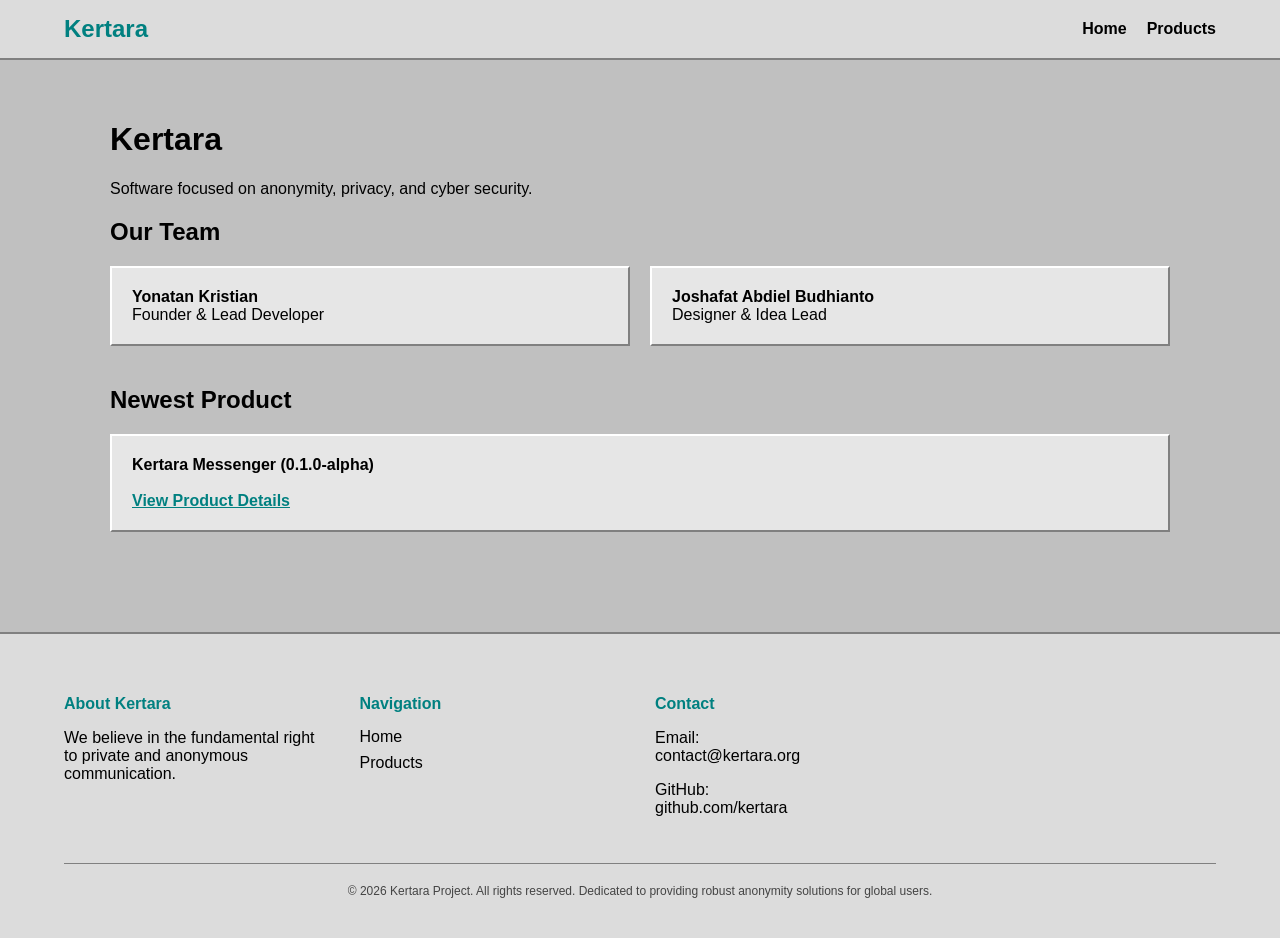
==== index.html @ 6e21f440 "Add files via upload" ====
<!DOCTYPE html>
<html lang="en">
<head>
<meta charset="UTF-8">
<meta name="viewport" content="width=device-width, initial-scale=1.0">
<title>Kertara - Home</title>
<style>
    * { box-sizing: border-box; user-select: none; }
    body { margin:0; font-family:Tahoma, Verdana, sans-serif; background:#c0c0c0; color:#000; min-height:100vh; display:flex; flex-direction:column; }
    .navbar { display:flex; justify-content:space-between; align-items:center; padding:15px 5%; background:#dcdcdc; border-bottom:2px solid #808080; }
    .logo { font-weight:bold; color:#008080; font-size:24px; cursor:pointer; }
    .nav-links a { margin-left:20px; text-decoration:none; color:black; font-weight:bold; }
    .container { max-width:1100px; margin:40px auto; padding:0 20px; flex:1; width: 100%; }
    .card { background:#e6e6e6; border:2px solid #808080; border-top:2px solid #ffffff; border-left:2px solid #ffffff; padding:20px; margin-bottom: 20px; }
    .team-grid { display:grid; grid-template-columns:repeat(auto-fit, minmax(300px, 1fr)); gap:20px; margin-top:20px; }
    .footer { background:#dcdcdc; border-top:2px solid #808080; padding:40px 5%; display:grid; grid-template-columns:repeat(auto-fit, minmax(250px, 1fr)); gap:30px; margin-top:40px; }
    .footer-col h4 { color:#008080; margin-bottom:15px; }
    .footer-col a { display:block; color:black; text-decoration:none; margin-bottom:8px; }
    .copyright { grid-column: 1 / -1; text-align:center; border-top:1px solid #808080; padding-top:20px; font-size:12px; color:#444; }
    @media (max-width: 600px) { .navbar { flex-direction:column; gap:15px; } .nav-links a { margin:0 10px; } }
</style>
</head>
<body>
    <div class="navbar">
        <div class="logo" onclick="window.location.href='./'">Kertara</div>
        <div class="nav-links"><a href="./">Home</a><a href="products/">Products</a></div>
    </div>
    <div class="container">
        <h1>Kertara</h1>
        <p>Software focused on anonymity, privacy, and cyber security.</p>
        <h2>Our Team</h2>
        <div class="team-grid">
            <div class="card"><b>Yonatan Kristian</b><br>Founder & Lead Developer</div>
            <div class="card"><b>Joshafat Abdiel Budhianto</b><br>Designer & Idea Lead</div>
        </div>
        <h2>Newest Product</h2>
        <div class="card">
            <b>Kertara Messenger (0.1.0-alpha)</b><br><br>
            <a href="kertara-messenger/" style="color:#008080; font-weight:bold;">View Product Details</a>
        </div>
    </div>
    <footer class="footer">
        <div class="footer-col"><h4>About Kertara</h4><p>We believe in the fundamental right to private and anonymous communication.</p></div>
        <div class="footer-col"><h4>Navigation</h4><a href="./">Home</a><a href="products/">Products</a></div>
        <div class="footer-col"><h4>Contact</h4>
            <p>Email: <a href="mailto:contact@kertara.org">contact@kertara.org</a></p>
            <p>GitHub: <a href="https://github.com/kertara" target="_blank">github.com/kertara</a></p>
        </div>
        <div class="copyright">© 2026 Kertara Project. All rights reserved. Dedicated to providing robust anonymity solutions for global users.</div>
    </footer>
</body>
</html>
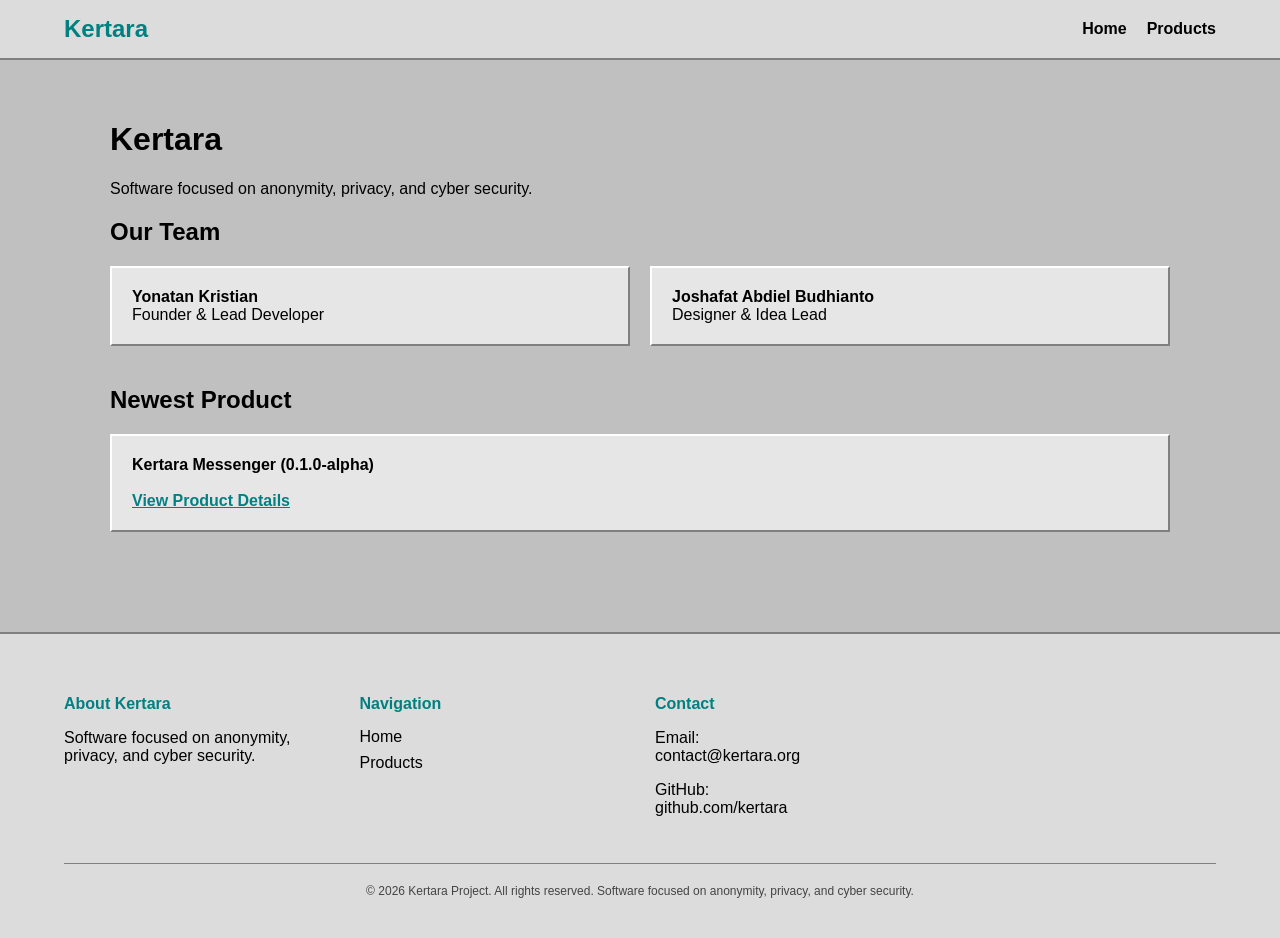
==== commit e85193e5: "Update index.html" ====
--- a/index.html
+++ b/index.html
@@ -40,13 +40,13 @@
         </div>
     </div>
     <footer class="footer">
-        <div class="footer-col"><h4>About Kertara</h4><p>We believe in the fundamental right to private and anonymous communication.</p></div>
+        <div class="footer-col"><h4>About Kertara</h4><p>Software focused on anonymity, privacy, and cyber security.</p></div>
         <div class="footer-col"><h4>Navigation</h4><a href="./">Home</a><a href="products/">Products</a></div>
         <div class="footer-col"><h4>Contact</h4>
             <p>Email: <a href="mailto:contact@kertara.org">contact@kertara.org</a></p>
             <p>GitHub: <a href="https://github.com/kertara" target="_blank">github.com/kertara</a></p>
         </div>
-        <div class="copyright">© 2026 Kertara Project. All rights reserved. Dedicated to providing robust anonymity solutions for global users.</div>
+        <div class="copyright">© 2026 Kertara Project. All rights reserved. Software focused on anonymity, privacy, and cyber security.</div>
     </footer>
 </body>
-</html>+</html>
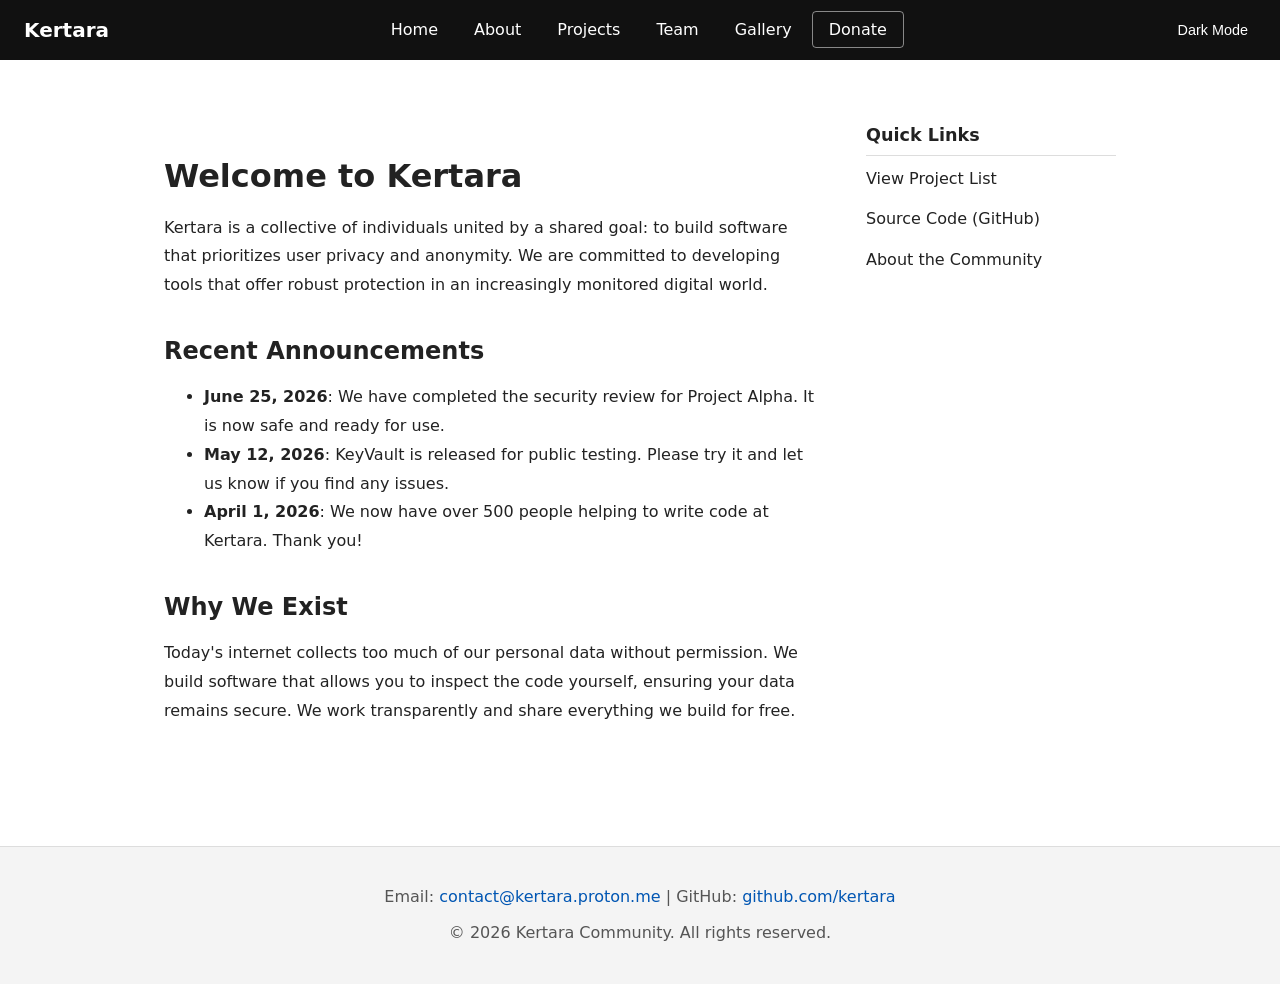
==== commit 7620835b: "Add files via upload" ====
--- a/index.html
+++ b/index.html
@@ -1,52 +1,64 @@
-<!DOCTYPE html>
-<html lang="en">
-<head>
-<meta charset="UTF-8">
-<meta name="viewport" content="width=device-width, initial-scale=1.0">
-<title>Kertara - Home</title>
-<style>
-    * { box-sizing: border-box; user-select: none; }
-    body { margin:0; font-family:Tahoma, Verdana, sans-serif; background:#c0c0c0; color:#000; min-height:100vh; display:flex; flex-direction:column; }
-    .navbar { display:flex; justify-content:space-between; align-items:center; padding:15px 5%; background:#dcdcdc; border-bottom:2px solid #808080; }
-    .logo { font-weight:bold; color:#008080; font-size:24px; cursor:pointer; }
-    .nav-links a { margin-left:20px; text-decoration:none; color:black; font-weight:bold; }
-    .container { max-width:1100px; margin:40px auto; padding:0 20px; flex:1; width: 100%; }
-    .card { background:#e6e6e6; border:2px solid #808080; border-top:2px solid #ffffff; border-left:2px solid #ffffff; padding:20px; margin-bottom: 20px; }
-    .team-grid { display:grid; grid-template-columns:repeat(auto-fit, minmax(300px, 1fr)); gap:20px; margin-top:20px; }
-    .footer { background:#dcdcdc; border-top:2px solid #808080; padding:40px 5%; display:grid; grid-template-columns:repeat(auto-fit, minmax(250px, 1fr)); gap:30px; margin-top:40px; }
-    .footer-col h4 { color:#008080; margin-bottom:15px; }
-    .footer-col a { display:block; color:black; text-decoration:none; margin-bottom:8px; }
-    .copyright { grid-column: 1 / -1; text-align:center; border-top:1px solid #808080; padding-top:20px; font-size:12px; color:#444; }
-    @media (max-width: 600px) { .navbar { flex-direction:column; gap:15px; } .nav-links a { margin:0 10px; } }
-</style>
-</head>
-<body>
-    <div class="navbar">
-        <div class="logo" onclick="window.location.href='./'">Kertara</div>
-        <div class="nav-links"><a href="./">Home</a><a href="products/">Products</a></div>
-    </div>
-    <div class="container">
-        <h1>Kertara</h1>
-        <p>Software focused on anonymity, privacy, and cyber security.</p>
-        <h2>Our Team</h2>
-        <div class="team-grid">
-            <div class="card"><b>Yonatan Kristian</b><br>Founder & Lead Developer</div>
-            <div class="card"><b>Joshafat Abdiel Budhianto</b><br>Designer & Idea Lead</div>
-        </div>
-        <h2>Newest Product</h2>
-        <div class="card">
-            <b>Kertara Messenger (0.1.0-alpha)</b><br><br>
-            <a href="kertara-messenger/" style="color:#008080; font-weight:bold;">View Product Details</a>
-        </div>
-    </div>
-    <footer class="footer">
-        <div class="footer-col"><h4>About Kertara</h4><p>Software focused on anonymity, privacy, and cyber security.</p></div>
-        <div class="footer-col"><h4>Navigation</h4><a href="./">Home</a><a href="products/">Products</a></div>
-        <div class="footer-col"><h4>Contact</h4>
-            <p>Email: <a href="mailto:contact@kertara.org">contact@kertara.org</a></p>
-            <p>GitHub: <a href="https://github.com/kertara" target="_blank">github.com/kertara</a></p>
-        </div>
-        <div class="copyright">© 2026 Kertara Project. All rights reserved. Software focused on anonymity, privacy, and cyber security.</div>
-    </footer>
-</body>
-</html>
+<!DOCTYPE html>
+<html lang="en">
+<head>
+    <meta charset="UTF-8">
+    <meta name="viewport" content="width=device-width, initial-scale=1.0">
+    <title>Kertara</title>
+    <link rel="stylesheet" href="css/style.css">
+</head>
+<body>
+
+    <header class="site-header">
+        <div class="nav-container">
+            <a href="index.html" class="brand">Kertara</a>
+            <button id="mobile-menu-btn" class="mobile-menu-btn">Menu</button>
+        </div>
+        <ul id="nav-links" class="nav-links">
+            <li><a href="index.html">Home</a></li>
+            <li><a href="about/">About</a></li>
+            <li><a href="projects/">Projects</a></li>
+            <li><a href="team/">Team</a></li>
+            <li><a href="gallery/">Gallery</a></li>
+            <li><a href="donate/" class="btn-donate">Donate</a></li>
+        </ul>
+        <button id="theme-toggle" class="theme-toggle">Dark Mode</button>
+    </header>
+
+    <div class="page-wrapper">
+        <main class="main-content">
+            <h1>Welcome to Kertara</h1>
+            <p>
+                Kertara is a collective of individuals united by a shared goal: to build software that prioritizes user privacy and anonymity. We are committed to developing tools that offer robust protection in an increasingly monitored digital world.
+            </p>
+
+            <h2>Recent Announcements</h2>
+            <ul>
+                <li><strong>June 25, 2026</strong>: We have completed the security review for Project Alpha. It is now safe and ready for use.</li>
+                <li><strong>May 12, 2026</strong>: KeyVault is released for public testing. Please try it and let us know if you find any issues.</li>
+                <li><strong>April 1, 2026</strong>: We now have over 500 people helping to write code at Kertara. Thank you!</li>
+            </ul>
+
+            <h2>Why We Exist</h2>
+            <p>
+                Today's internet collects too much of our personal data without permission. We build software that allows you to inspect the code yourself, ensuring your data remains secure. We work transparently and share everything we build for free.
+            </p>
+        </main>
+
+        <aside class="sidebar">
+            <h3>Quick Links</h3>
+            <ul class="sidebar-menu">
+                <li><a href="projects/">View Project List</a></li>
+                <li><a href="https://github.com/kertara">Source Code (GitHub)</a></li>
+                <li><a href="about/">About the Community</a></li>
+            </ul>
+        </aside>
+    </div>
+
+    <footer class="site-footer">
+        <p>Email: <a href="mailto:contact@kertara.proton.me">contact@kertara.proton.me</a> | GitHub: <a href="https://github.com/kertara">github.com/kertara</a></p>
+        <p>&copy; 2026 Kertara Community. All rights reserved.</p>
+    </footer>
+
+    <script src="js/main.js"></script>
+</body>
+</html>
--- a/css/style.css
+++ b/css/style.css
@@ -0,0 +1,460 @@
+/* Kertara Technical Documentation Stylesheet */
+
+:root {
+    /* Default to Light Mode */
+    --bg-color: #ffffff;
+    --bg-alt: #f4f4f4;
+    --text-main: #222222;
+    --text-muted: #555555;
+    --border-color: #dddddd;
+    
+    --nav-bg: #111111;
+    --nav-text: #ffffff;
+    --nav-hover: #333333;
+    
+    --accent-color: #0056b3;
+    --accent-hover: #003d82;
+}
+
+[data-theme="dark"] {
+    --bg-color: #1a1a1a;
+    --bg-alt: #222222;
+    --text-main: #eeeeee;
+    --text-muted: #aaaaaa;
+    --border-color: #444444;
+    
+    --nav-bg: #000000;
+    --nav-text: #ffffff;
+    --nav-hover: #222222;
+    
+    --accent-color: #66b3ff;
+    --accent-hover: #99ccff;
+}
+
+/* Base Styles */
+body {
+    margin: 0;
+    padding: 0;
+    font-family: system-ui, -apple-system, sans-serif;
+    background-color: var(--bg-color);
+    color: var(--text-main);
+    line-height: 1.8;
+    font-size: 16px;
+    transition: background-color 0.2s, color 0.2s;
+    display: flex;
+    flex-direction: column;
+    min-height: 100vh;
+}
+
+a {
+    color: var(--accent-color);
+    text-decoration: none;
+}
+
+a:hover {
+    text-decoration: underline;
+}
+
+h1, h2, h3 {
+    margin-top: 1.5em;
+    margin-bottom: 0.5em;
+    font-weight: 600;
+    line-height: 1.3;
+}
+
+h1 { font-size: 2rem; }
+h2 { font-size: 1.5rem; }
+
+p, ul, ol {
+    margin-bottom: 1.5rem;
+}
+
+/* UI Text Selection Policy */
+.site-header,
+.site-footer,
+.btn-donate,
+button,
+h1, h2, h3,
+.project-title,
+.breadcrumbs {
+    -webkit-user-select: none;
+    user-select: none;
+}
+
+/* Header & Navigation */
+.site-header {
+    background-color: var(--nav-bg);
+    color: var(--nav-text);
+    padding: 0 1.5rem;
+    display: flex;
+    justify-content: space-between;
+    align-items: center;
+    height: 60px;
+    position: sticky;
+    top: 0;
+    z-index: 100;
+}
+
+.brand {
+    font-size: 1.25rem;
+    font-weight: bold;
+    color: var(--nav-text) !important;
+    text-decoration: none !important;
+}
+
+.nav-container {
+    display: flex;
+    align-items: center;
+    gap: 1rem;
+}
+
+.nav-links {
+    display: flex;
+    list-style: none;
+    margin: 0;
+    padding: 0;
+    gap: 0.25rem;
+}
+
+.nav-links a {
+    color: var(--nav-text);
+    padding: 0.5rem 1rem;
+    border-radius: 4px;
+    font-weight: normal;
+}
+
+.nav-links a:hover {
+    background-color: var(--nav-hover);
+    text-decoration: none;
+}
+
+.btn-donate {
+    border: 1px solid rgba(255,255,255,0.5);
+}
+
+/* Theme Toggle Button */
+.theme-toggle {
+    background: transparent;
+    border: none;
+    color: var(--nav-text);
+    padding: 0.5rem;
+    cursor: pointer;
+    font-size: 0.9rem;
+}
+
+.theme-toggle:hover {
+    text-decoration: underline;
+}
+
+/* Mobile Menu Toggle */
+.mobile-menu-btn {
+    display: none;
+    background: transparent;
+    border: 1px solid rgba(255,255,255,0.3);
+    color: var(--nav-text);
+    padding: 0.4rem 0.75rem;
+    border-radius: 4px;
+    cursor: pointer;
+    font-size: 1rem;
+}
+
+/* Layout Grid */
+.page-wrapper {
+    max-width: 1000px;
+    width: 100%;
+    margin: 0 auto;
+    padding: 3rem 1.5rem;
+    display: grid;
+    grid-template-columns: 1fr 250px;
+    gap: 3rem;
+    flex: 1;
+    box-sizing: border-box;
+}
+
+.main-content {
+    min-width: 0;
+}
+
+.sidebar {
+    padding-top: 1rem;
+}
+
+.sidebar h3 {
+    margin-top: 0;
+    font-size: 1.1rem;
+    border-bottom: 1px solid var(--border-color);
+    padding-bottom: 0.5rem;
+}
+
+.sidebar-menu {
+    list-style: none;
+    padding: 0;
+    margin: 0;
+}
+
+.sidebar-menu li {
+    margin-bottom: 0.75rem;
+}
+
+.sidebar-menu a {
+    color: var(--text-main);
+}
+
+/* Projects Search & Details */
+.search-container {
+    margin-bottom: 2rem;
+}
+
+.search-input {
+    width: 100%;
+    padding: 0.75rem;
+    border: 1px solid var(--border-color);
+    border-radius: 4px;
+    font-size: 1rem;
+    background-color: var(--bg-alt);
+    color: var(--text-main);
+    box-sizing: border-box;
+}
+
+.project-item {
+    display: block;
+    border: 1px solid var(--border-color);
+    border-radius: 4px;
+    margin-bottom: 1rem;
+    background-color: var(--bg-color);
+    padding: 1rem 1.5rem;
+    color: var(--text-main);
+    transition: background-color 0.2s;
+}
+
+.project-item:hover {
+    background-color: var(--bg-alt);
+    text-decoration: none;
+}
+
+.project-item-header {
+    display: flex;
+    justify-content: space-between;
+    align-items: center;
+    margin-bottom: 0.5rem;
+}
+
+.project-title {
+    font-weight: bold;
+    font-size: 1.1rem;
+    color: var(--accent-color);
+}
+
+.project-status {
+    font-size: 0.85rem;
+    color: var(--text-muted);
+}
+
+.project-desc {
+    margin: 0;
+    color: var(--text-muted);
+    font-size: 0.95rem;
+}
+
+/* Code Blocks */
+pre {
+    background-color: var(--bg-alt);
+    border: 1px solid var(--border-color);
+    padding: 1rem;
+    overflow-x: auto;
+    font-family: ui-monospace, SFMono-Regular, Menlo, Consolas, monospace;
+    font-size: 0.9em;
+    border-radius: 4px;
+}
+
+code {
+    font-family: ui-monospace, SFMono-Regular, Menlo, Consolas, monospace;
+    background-color: var(--bg-alt);
+    padding: 0.2em 0.4em;
+    border-radius: 3px;
+    font-size: 0.9em;
+}
+
+pre code {
+    background-color: transparent;
+    padding: 0;
+}
+
+/* Team Grid */
+.team-grid {
+    display: grid;
+    grid-template-columns: repeat(auto-fill, minmax(280px, 1fr));
+    gap: 1.5rem;
+    margin-top: 1.5rem;
+}
+
+.team-card {
+    border: 1px solid var(--border-color);
+    background-color: var(--bg-color);
+    border-radius: 4px;
+    overflow: hidden;
+}
+
+.team-card-img {
+    width: 100%;
+    height: 200px;
+    background-color: var(--bg-alt);
+    display: flex;
+    justify-content: center;
+    align-items: center;
+    color: var(--text-muted);
+    font-size: 3rem;
+    border-bottom: 1px solid var(--border-color);
+}
+
+.team-card-body {
+    padding: 1.5rem;
+}
+
+.team-card-body h3 {
+    margin: 0 0 0.25rem 0;
+    font-size: 1.25rem;
+}
+
+.team-role {
+    color: var(--text-muted);
+    font-size: 0.9rem;
+    margin-bottom: 1rem;
+}
+
+.team-links a {
+    margin-right: 1rem;
+    font-size: 0.9rem;
+}
+
+/* Gallery Grid */
+.gallery-grid {
+    display: grid;
+    grid-template-columns: repeat(auto-fill, minmax(200px, 1fr));
+    gap: 1.5rem;
+}
+
+.gallery-card {
+    display: flex;
+    flex-direction: column;
+}
+
+.gallery-img {
+    width: 100%;
+    height: 150px;
+    object-fit: cover;
+    border: 1px solid var(--border-color);
+    cursor: pointer;
+    border-radius: 4px;
+}
+
+.gallery-date {
+    margin-top: 0.5rem;
+    font-size: 0.85rem;
+    color: var(--text-muted);
+    text-align: center;
+}
+
+/* Lightbox */
+.lightbox {
+    position: fixed;
+    top: 0;
+    left: 0;
+    width: 100%;
+    height: 100%;
+    background-color: rgba(0,0,0,0.9);
+    display: none;
+    justify-content: center;
+    align-items: center;
+    z-index: 1000;
+    padding: 2rem;
+    box-sizing: border-box;
+}
+
+.lightbox.active {
+    display: flex;
+}
+
+.lightbox-content {
+    max-width: 90%;
+    max-height: 90vh;
+    border: 2px solid #333;
+}
+
+/* Breadcrumbs & Back Button */
+.breadcrumbs {
+    margin-bottom: 2rem;
+    font-size: 0.9rem;
+    color: var(--text-muted);
+}
+
+.breadcrumbs a {
+    color: var(--text-muted);
+}
+
+.breadcrumbs a:hover {
+    color: var(--accent-color);
+}
+
+.btn-back {
+    background: transparent;
+    border: none;
+    color: var(--accent-color);
+    cursor: pointer;
+    font-size: 0.9rem;
+    padding: 0;
+    margin-right: 0.5rem;
+}
+
+.btn-back:hover {
+    text-decoration: underline;
+}
+
+/* Footer */
+.site-footer {
+    border-top: 1px solid var(--border-color);
+    background-color: var(--bg-alt);
+    padding: 2rem 1.5rem;
+    display: flex;
+    flex-direction: column;
+    align-items: center;
+    margin-top: 3rem;
+}
+
+.site-footer p {
+    margin: 0.25rem 0;
+    color: var(--text-muted);
+}
+
+/* Responsive Design */
+@media (max-width: 768px) {
+    .page-wrapper {
+        grid-template-columns: 1fr;
+        padding: 1.5rem 1rem;
+    }
+    
+    .mobile-menu-btn {
+        display: block;
+    }
+    
+    .nav-links {
+        display: none;
+        position: absolute;
+        top: 60px;
+        left: 0;
+        right: 0;
+        background-color: var(--nav-bg);
+        flex-direction: column;
+        padding: 1rem;
+        border-top: 1px solid rgba(255,255,255,0.1);
+    }
+    
+    .nav-links.active {
+        display: flex;
+    }
+    
+    .nav-links a {
+        padding: 0.75rem;
+        border-bottom: 1px solid rgba(255,255,255,0.1);
+    }
+}
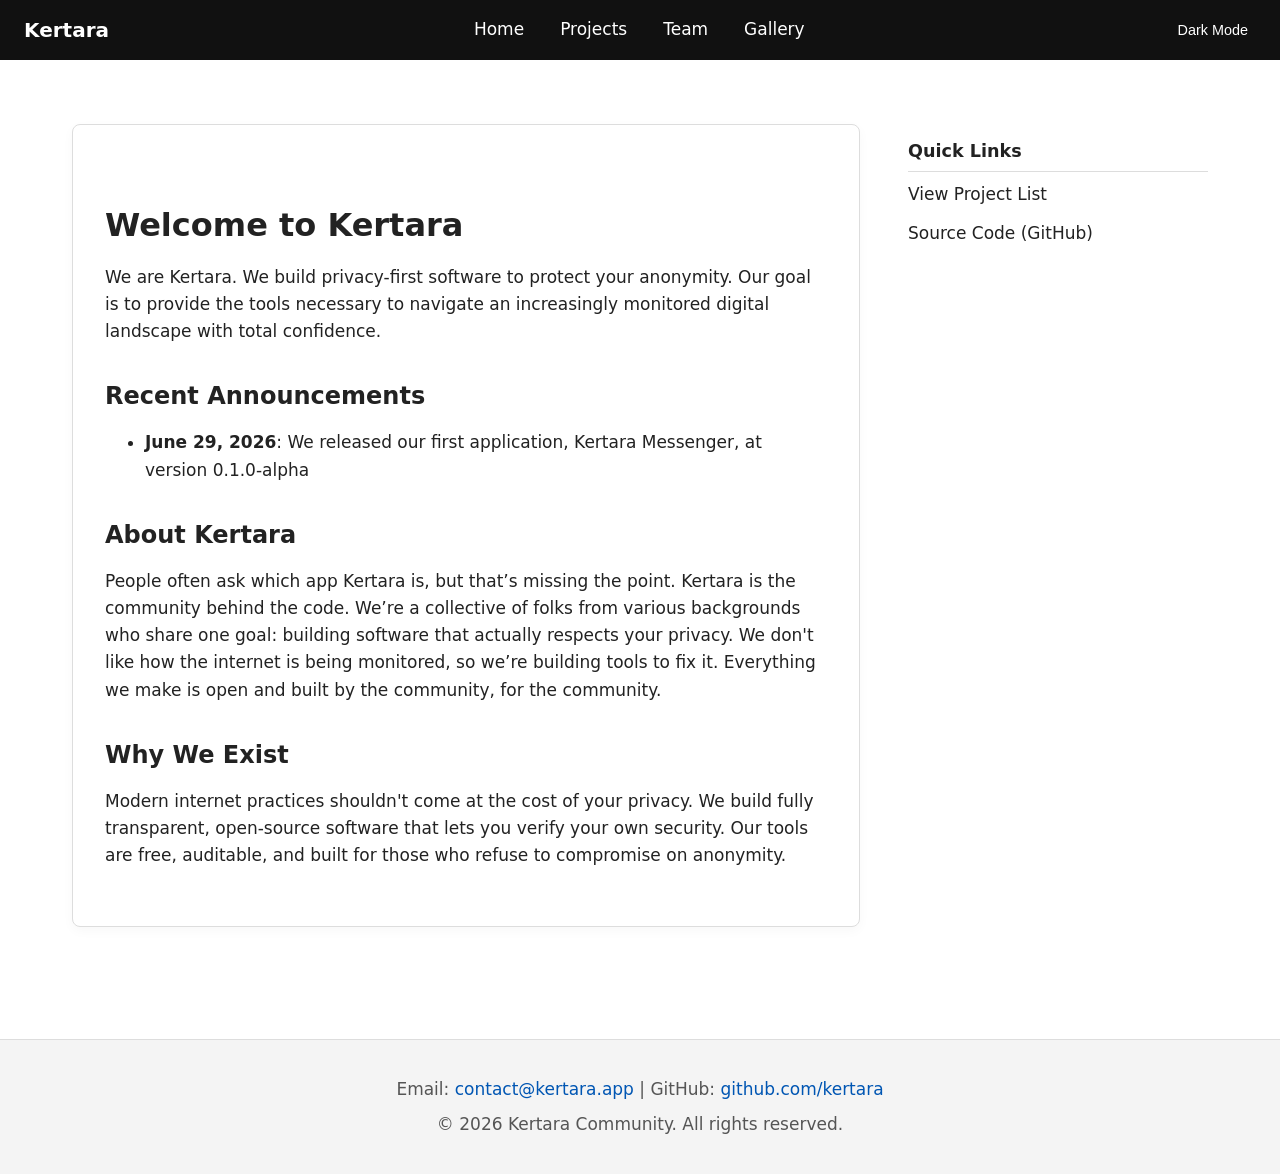
==== commit 8383c148: "Add files via upload" ====
--- a/index.html
+++ b/index.html
@@ -1,47 +1,41 @@
-<!DOCTYPE html>
+﻿<!DOCTYPE html>
 <html lang="en">
+
 <head>
     <meta charset="UTF-8">
     <meta name="viewport" content="width=device-width, initial-scale=1.0">
     <title>Kertara</title>
     <link rel="stylesheet" href="css/style.css">
+    <link rel="icon"
+        href="data:image/svg+xml,%3Csvg xmlns='http://www.w3.org/2000/svg' viewBox='0 0 100 100'%3E%3Ctext y='.9em' font-size='90' fill='black' font-family='sans-serif'%3EK%3C/text%3E%3C/svg%3E">
 </head>
+
 <body>
 
-    <header class="site-header">
-        <div class="nav-container">
-            <a href="index.html" class="brand">Kertara</a>
-            <button id="mobile-menu-btn" class="mobile-menu-btn">Menu</button>
-        </div>
-        <ul id="nav-links" class="nav-links">
-            <li><a href="index.html">Home</a></li>
-            <li><a href="about/">About</a></li>
-            <li><a href="projects/">Projects</a></li>
-            <li><a href="team/">Team</a></li>
-            <li><a href="gallery/">Gallery</a></li>
-            <li><a href="donate/" class="btn-donate">Donate</a></li>
-        </ul>
-        <button id="theme-toggle" class="theme-toggle">Dark Mode</button>
-    </header>
+    <div id="navbar-placeholder" class="skeleton-box skeleton-nav"></div>
 
     <div class="page-wrapper">
         <main class="main-content">
             <h1>Welcome to Kertara</h1>
-            <p>
-                Kertara is a collective of individuals united by a shared goal: to build software that prioritizes user privacy and anonymity. We are committed to developing tools that offer robust protection in an increasingly monitored digital world.
-            </p>
+            <p>We are Kertara. We build privacy-first software to protect your anonymity. Our goal is to provide the
+                tools necessary to navigate an increasingly monitored digital landscape with total confidence.</p>
 
             <h2>Recent Announcements</h2>
             <ul>
-                <li><strong>June 25, 2026</strong>: We have completed the security review for Project Alpha. It is now safe and ready for use.</li>
-                <li><strong>May 12, 2026</strong>: KeyVault is released for public testing. Please try it and let us know if you find any issues.</li>
-                <li><strong>April 1, 2026</strong>: We now have over 500 people helping to write code at Kertara. Thank you!</li>
+                <li><strong>June 29, 2026</strong>: We released our first application, Kertara Messenger, at version
+                    0.1.0-alpha</li>
             </ul>
 
+            <h2>About Kertara</h2>
+            <p>People often ask which app Kertara is, but that’s missing the point. Kertara is the community behind the
+                code. We’re a collective of folks from various backgrounds who share one goal: building software that
+                actually respects your privacy. We don't like how the internet is being monitored, so we’re building
+                tools to fix it. Everything we make is open and built by the community, for the community.</p>
+
             <h2>Why We Exist</h2>
-            <p>
-                Today's internet collects too much of our personal data without permission. We build software that allows you to inspect the code yourself, ensuring your data remains secure. We work transparently and share everything we build for free.
-            </p>
+            <p>Modern internet practices shouldn't come at the cost of your privacy. We build fully transparent,
+                open-source software that lets you verify your own security. Our tools are free, auditable, and built
+                for those who refuse to compromise on anonymity.</p>
         </main>
 
         <aside class="sidebar">
@@ -49,16 +43,14 @@
             <ul class="sidebar-menu">
                 <li><a href="projects/">View Project List</a></li>
                 <li><a href="https://github.com/kertara">Source Code (GitHub)</a></li>
-                <li><a href="about/">About the Community</a></li>
             </ul>
         </aside>
     </div>
 
-    <footer class="site-footer">
-        <p>Email: <a href="mailto:contact@kertara.proton.me">contact@kertara.proton.me</a> | GitHub: <a href="https://github.com/kertara">github.com/kertara</a></p>
-        <p>&copy; 2026 Kertara Community. All rights reserved.</p>
-    </footer>
+    <div id="footer-placeholder" class="skeleton-box skeleton-footer"></div>
 
+    <script src="./js/components.js"></script>
     <script src="js/main.js"></script>
 </body>
-</html>
+
+</html>
--- a/css/style.css
+++ b/css/style.css
@@ -38,12 +38,19 @@
     font-family: system-ui, -apple-system, sans-serif;
     background-color: var(--bg-color);
     color: var(--text-main);
-    line-height: 1.8;
-    font-size: 16px;
+    line-height: 1.6;
+    font-size: 17px;
     transition: background-color 0.2s, color 0.2s;
     display: flex;
     flex-direction: column;
     min-height: 100vh;
+    -webkit-user-select: none;
+    user-select: none;
+
+    scrollbar-width: thin;
+    scrollbar-color: var(--border-color) var(--bg-alt);
+    
+    
 }
 
 a {
@@ -160,12 +167,12 @@
 
 /* Layout Grid */
 .page-wrapper {
-    max-width: 1000px;
+    max-width: 1200px;
     width: 100%;
     margin: 0 auto;
-    padding: 3rem 1.5rem;
+    padding: 4rem 2rem;
     display: grid;
-    grid-template-columns: 1fr 250px;
+    grid-template-columns: 1fr 300px;
     gap: 3rem;
     flex: 1;
     box-sizing: border-box;
@@ -173,6 +180,11 @@
 
 .main-content {
     min-width: 0;
+    background-color: var(--bg-color);
+    padding: 2rem;
+    border: 1px solid var(--border-color);
+    border-radius: 8px;
+    box-shadow: 0 4px 12px rgba(0,0,0,0.03);
 }
 
 .sidebar {
@@ -309,6 +321,11 @@
 
 .team-card-body {
     padding: 1.5rem;
+
+    scrollbar-width: thin;
+    scrollbar-color: var(--border-color) var(--bg-alt);
+    
+    
 }
 
 .team-card-body h3 {
@@ -437,7 +454,7 @@
         display: block;
     }
     
-    .nav-links {
+        .nav-links {
         display: none;
         position: absolute;
         top: 60px;
@@ -447,6 +464,8 @@
         flex-direction: column;
         padding: 1rem;
         border-top: 1px solid rgba(255,255,255,0.1);
+        z-index: 999;
+        box-shadow: 0 10px 15px rgba(0,0,0,0.3);
     }
     
     .nav-links.active {
@@ -458,3 +477,23 @@
         border-bottom: 1px solid rgba(255,255,255,0.1);
     }
 }
+
+/* Custom Scrollbar */
+::-webkit-scrollbar {
+    width: 14px;
+}
+::-webkit-scrollbar-track {
+    background: var(--bg-alt);
+}
+::-webkit-scrollbar-thumb {
+    background: var(--border-color);
+    border-radius: 7px;
+    border: 4px solid var(--bg-alt);
+}
+::-webkit-scrollbar-thumb:hover {
+    background: var(--text-muted);
+}
+
+
+
+
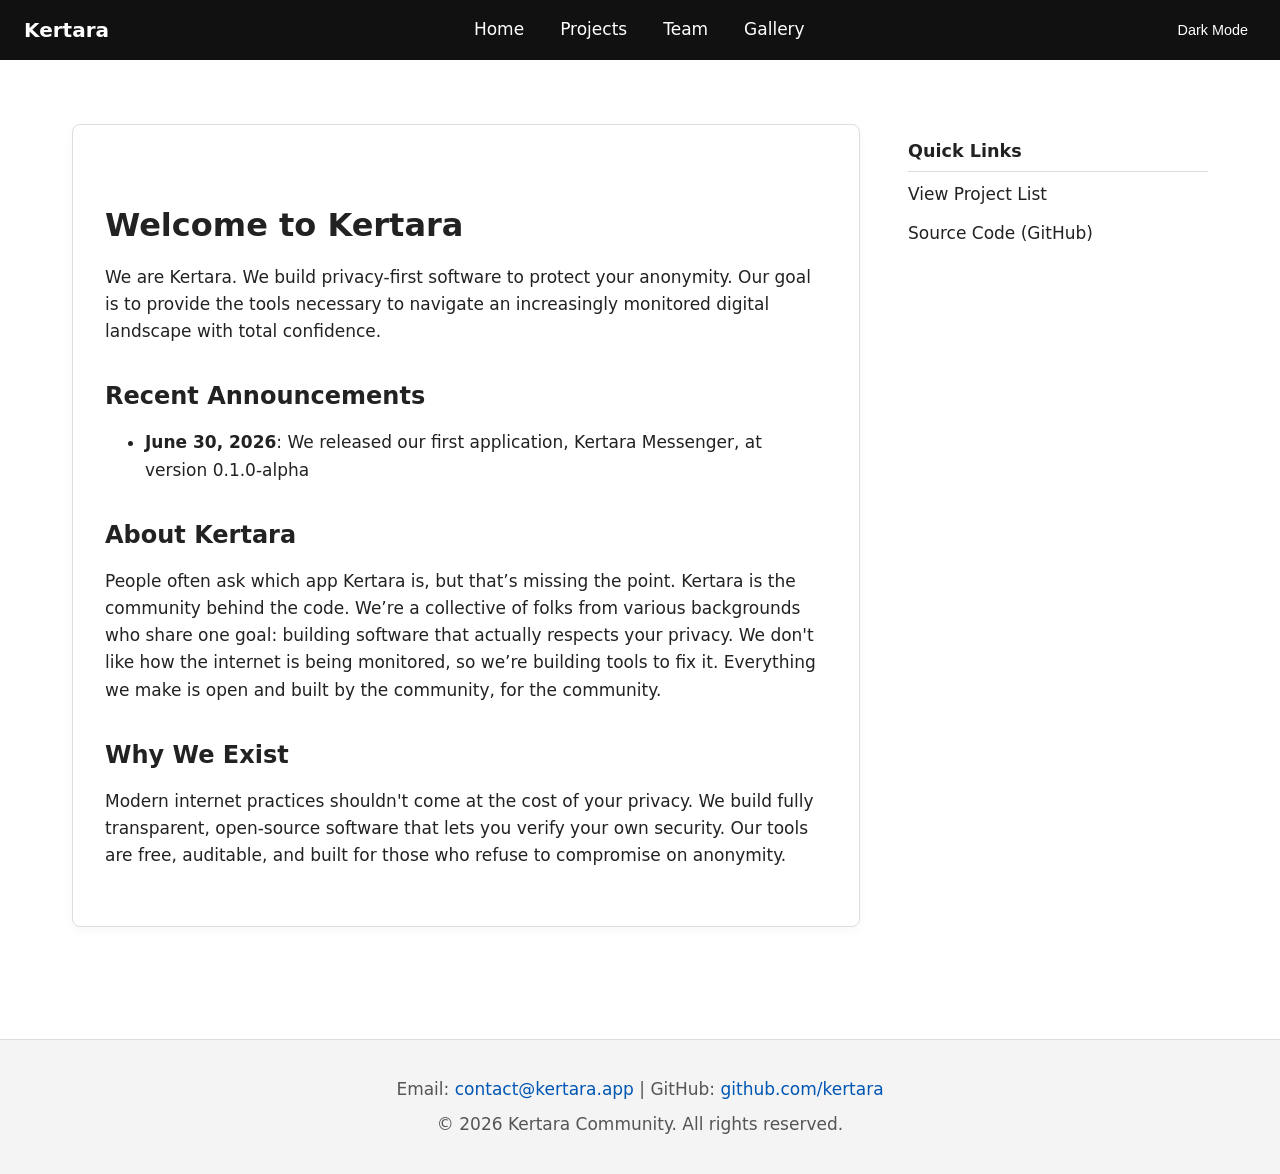
==== commit 514136c3: "Update index.html" ====
--- a/index.html
+++ b/index.html
@@ -22,7 +22,7 @@
 
             <h2>Recent Announcements</h2>
             <ul>
-                <li><strong>June 29, 2026</strong>: We released our first application, Kertara Messenger, at version
+                <li><strong>June 30, 2026</strong>: We released our first application, Kertara Messenger, at version
                     0.1.0-alpha</li>
             </ul>
 
@@ -53,4 +53,4 @@
     <script src="js/main.js"></script>
 </body>
 
-</html>+</html>
